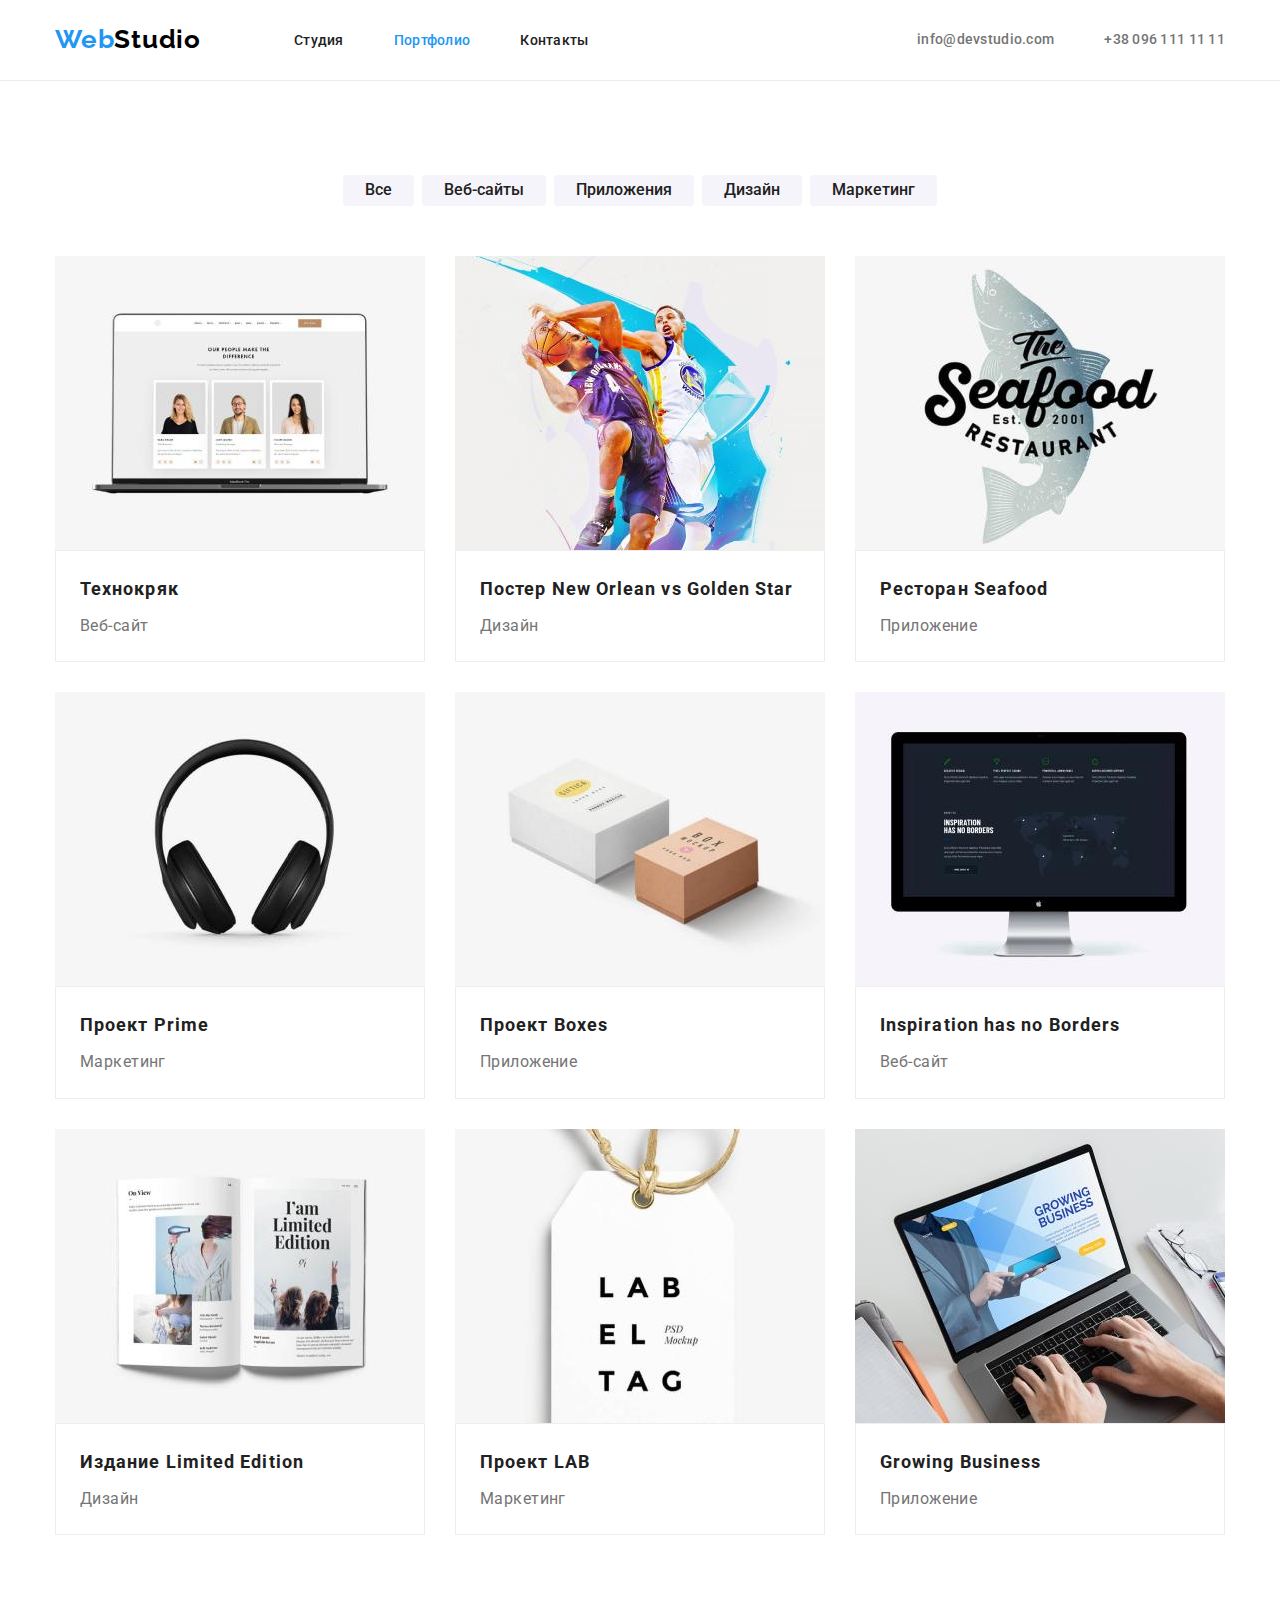
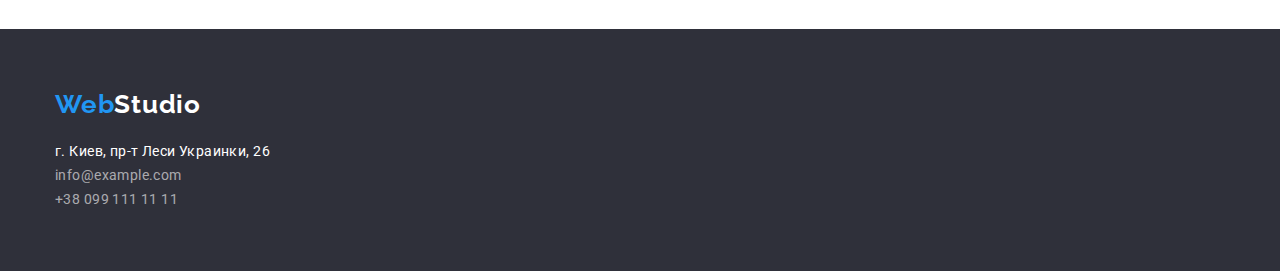
==== portfolio.html @ 03ccf1d2 "Добавляет файлы из ДЗ 3" ====
<!DOCTYPE html>
<html lang="ru">
<head>
    <meta charset="UTF-8">
    <meta http-equiv="X-UA-Compatible" content="IE=edge">
    <meta name="viewport" content="width=device-width, initial-scale=1.0">
    <title>Portfolio</title>
    <link rel="preconnect" href="https://fonts.googleapis.com">
    <link rel="preconnect" href="https://fonts.gstatic.com" crossorigin>
    <link href="https://fonts.googleapis.com/css2?family=Raleway:wght@700&family=Roboto:wght@400;500;700;900&display=swap" rel="stylesheet">
    <link rel="stylesheet" href="https://cdnjs.cloudflare.com/ajax/libs/modern-normalize/1.1.0/modern-normalize.min.css">
    <link rel="stylesheet" href="./css/styles.css">
</head>
<body>
    <!-- Шапка -->
    <header class="page-header">
        <div class="container">
            <nav class="main-nav">
                <a class="logo-header link" lang="en" href="./index.html">Web<span class="logo-dark">Studio</span></a>
                <ul class="site-nav list">
                    <li class="item"><a class="site-link link " href="./index.html">Студия</a></li>
                    <li class="item"><a class="site-link link current" href="./portfolio.html">Портфолио</a></li>
                    <li class="item"><a class="site-link link" href="">Контакты</a></li>
                </ul>
            </nav>
            <div class="auth">
                <ul class="auth-nav list">
                    <li class="item"><a class="auth-link link" lang="en" href="mailto:info@example.com">info@devstudio.com</a></li>
                    <li class="item"><a class="auth-link link" href="tel:+380961111111">+38 096 111 11 11</a></li>
                </ul>
            </div>
                
        </div>
        
    </header>
    <main>
        <!-- Примеры работ -->

        <section class="section">

            <div class="container">
                <h1 class="section-title visually-hidden">Примеры работ</h1>
                <ul class="portfolio-filter">
                    <li class="btn"><button class="portfolio-button" type="button">Все</button></li>
                    <li class="btn"><button class="portfolio-button" type="button">Веб-сайты</button></li>
                    <li class="btn"><button class="portfolio-button" type="button">Приложения</button></li>
                    <li class="btn"><button class="portfolio-button" type="button">Дизайн</button></li>
                    <li class="btn"><button class="portfolio-button" type="button">Маркетинг</button></li>
                </ul>
                <ul class="work-list">
                <li class="work-item">
                    <img class="work-img" src="./images/example-1.jpg" alt="Пример-1" width="370">
                    <div class="work-info">
                        <h2 class="work-list-title">Технокряк</h2>
                        <p class="work-list-text">Веб-сайт</p>
                    </div>
                    
                </li>
                <li class="work-item">
                    <img class="work-img" src="./images/example-2.jpg" alt="Пример-2" width="370">
                    <div class="work-info">
                        <h2 class="work-list-title">Постер <span lang="en">New Orlean vs Golden Star</span></h2>
                        <p class="work-list-text">Дизайн</p>
                    </div>
                    
                </li>
                <li class="work-item">
                    <img class="work-img" src="./images/example-3.jpg" alt="Пример-3" width="370">
                    <div class="work-info">
                        <h2 class="work-list-title">Ресторан <span lang="en">Seafood</span></h2>
                        <p class="work-list-text">Приложение</p>
                    </div>
                    
                </li>
                <li class="work-item">
                    <img class="work-img" src="./images/example-4.jpg" alt="Пример-4" width="370">
                    <div class="work-info">
                        <h2 class="work-list-title">Проект <span lang="en">Prime</span></h2>
                        <p class="work-list-text">Маркетинг</p>
                    </div>
                    
                </li>
                <li class="work-item">
                    <img class="work-img" src="./images/example-5.jpg" alt="Пример-5" width="370">
                    <div class="work-info">
                        <h2 class="work-list-title">Проект <span lang="en">Boxes</span></h2>
                        <p class="work-list-text">Приложение</p>
                    </div>
                    
                </li>
                <li class="work-item">
                    <img class="work-img" src="./images/example-6.jpg" alt="Пример-6" width="370">
                    <div class="work-info">
                        <h2 class="work-list-title" lang="en">Inspiration has no Borders</h2>
                        <p class="work-list-text">Веб-сайт</p>
                    </div>
                    
                </li>
                <li class="work-item">
                    <img class="work-img" src="./images/example-7.jpg" alt="Пример-7" width="370">
                    <div class="work-info">
                        <h2 class="work-list-title">Издание <span lang="en">Limited Edition</span></h2>
                        <p class="work-list-text">Дизайн</p>
                    </div>
                    
                </li>
                <li class="work-item">
                    <img class="work-img" src="./images/example-8.jpg" alt="Пример-8" width="370">
                    <div class="work-info">
                        <h2 class="work-list-title">Проект <span lang="en">LAB</span></h2>
                        <p class="work-list-text">Маркетинг</p>
                    </div>
                    
                </li>
                <li class="work-item">
                    <img class="work-img" src="./images/example-9.jpg" alt="Пример-9" width="370">
                    <div class="work-info">
                        <h2 class="work-list-title" lang="en">Growing Business</h2>
                        <p class="work-list-text">Приложение</p>
                    </div>
                    
                </li>
                </ul>
            </div>
            
        </section>
    </main>        
    <!--Подвал-->
    <footer class="footer">

        <div class="container">
            <a lang="en" href="./index.html" class="logo-footer link">Web<span class="logo-light">Studio</span></a>
            <address class="address">
                <ul class="footer-contacts list">
                    <li>
                        <a class="footer-adress link" href="">г. Киев, пр-т Леси Украинки, 26</a>
                    </li>
                    <li>
                        <a class="footer-mail link" lang="en" href="mailto:info@example.com">info@example.com</a>
                    </li>
                    <li>
                        <a class="footer-tel link" href="tel:+380961111111">+38 099 111 11 11</a>
                    </li>      
                </ul>
            </address>
        </div>
        
    </footer>
    
</body>
</html>
---- css/styles.css ----
:root {
    /* color */
    --primary-bg-color: #ffffff;
    --primary-text-color: #757575;
    --primary-title-color: #212121;
    --accent-color: #2196F3;
    --secondary-bg-color: #F5F4FA;
    --button-bg-color: #F5F4FA;}

body {
    background-color: var(--primary-bg-color);
    color: var(--primary-text-color);
    font-family: Roboto, sans-serif;
    letter-spacing: 0.03em;
    font-size: 14px;
    line-height: 1.7;
    }

h1,
h2,
h3,
p {
    margin: 0px;
}
ul {
    margin: 0px;
    padding: 0px;
    list-style: none;
}
button {cursor: pointer;}
img {display: block;
max-width: 100%;
height: auto;}

    /* container */
.container {
    width: 1200px;
    padding-left: 15px;
    padding-right: 15px;
    margin: 0 auto;
    }

.visually-hidden {
    position: absolute;
    width: 1px;
    height: 1px;
    margin: -1px;
    border: 0;
    padding: 0;
    
    white-space: nowrap;
    clip-path: inset(100%);
    clip: rect(0 0 0 0);
    overflow: hidden;}

/*============ Header ===========*/

    /* logo header*/

.logo-header {display: block;
    padding-top: 24px;
    padding-bottom: 25px;
    font-family: Raleway;
    font-weight: bold;
    font-size: 26px;
    line-height: 1.2;
    letter-spacing: 0.03em;
    color: #2196F3;}
.logo-dark {color: #000000;}

        /* all-nav */

    .page-header {border-bottom: 1px solid #ECECEC;}
    .page-header .container {display: flex;
    align-items: center;
    justify-content: space-between
    }
    .main-nav {display: flex;}
        
        /* site nav */

    .site-nav {display: flex;
        margin-left: 93px;}
    .site-nav .item + .item {margin-left: 50px;}
        
    .site-link {display: block;
        padding-top: 32px;
        padding-bottom: 32px;

        color: var(--primary-title-color);
        font-weight: 500;
        line-height: 1.17;
        letter-spacing: 0.02em;}
        
    .site-link:hover,
    .site-link:focus {color: var(--accent-color);}
    .site-link.current {color: var(--accent-color);}

        /* auth nav */

    .auth-nav {display: flex;
    }
    .auth-nav .item + .item {margin-left: 50px;}
    .auth-link {display: block;
        padding-top: 32px;
        padding-bottom: 32px;
        color: var(--primary-text-color);
        font-weight: 500;
        line-height: 1.14;
        letter-spacing: 0.02em;}
    .auth-link:hover,
    .auth-link:focus {color: var(--accent-color);}
    
    .link {text-decoration: none;}

    /*========== Hero========== */
    .hero {padding: 200px 0;
        background-color: #2F303A;
        text-align: center;
    }

    .hero-title {color: var(--primary-bg-color);
        margin: 0 auto;
        margin-bottom: 30px;
        width: 696px;
        font-weight: 900;
        font-size: 44px;
        line-height: 1.36;
        letter-spacing: 0.06em;
        text-transform: uppercase;
        }
        
    .primery-button {
        padding: 10px 32px;
        font-weight: 700;
        font-size: 16px;
        line-height: 1.87;
        letter-spacing: 0.06em;
        box-shadow: 0px 4px 4px rgba(0, 0, 0, 0.15);
        border-radius: 4px;
        border: none;

        background-color: var(--accent-color);
        color: #ffffff;
        }

    .primery-button:hover,
    .primery-button:focus {background-color: #118CE8;
        color: #ffffff;
        }

    /*========= Main ==========*/

        /* section */

    .section {padding-top: 94px;
        padding-bottom: 94px;}

    .section.other-padding {padding-top: 0px;
        }

        /* title */

    .section-title {color: var(--primary-title-color);
        font-weight: 700;
        font-size: 36px;
        line-height: 1.17;
        text-align: center;
        margin-bottom: 50px;}

    .feature-list-title {color: var(--primary-title-color);
        font-weight: 700;
        line-height: 1.1;
        margin-bottom: 10px;
        text-transform: uppercase;}
    
    .team-list-title {color: var(--primary-title-color);
        font-weight: 500;
        font-size: 16px;
        line-height: 1.2;
        text-align: center;
        margin-bottom: 10px;}

        /* feature */ 
    .feature-list {display: flex;
        justify-content: space-between}

    .feature-list .item {width: 270px;
        height: 101px;}
    
        /* business-list */
    .business-list {display: flex;
        justify-content: space-between;}

        /* Team  */
    .team-list {display: flex;
        justify-content: space-between}

    .team-list .item {background-color: var(--primary-bg-color);
        box-shadow: 0px 1px 3px rgba(0, 0, 0, 0.12), 0px 1px 1px rgba(0, 0, 0, 0.14), 0px 2px}

    .team {background-color: var(--secondary-bg-color);}

    .team-info {padding-top: 30px;
        padding-bottom: 30px;}

    .team-list-text {font-weight: 400;
        font-size: 16px;
        line-height: 1.2;
        text-align: center;}

    /*============ Footer============ */
    .footer {padding-top: 60px;
        padding-bottom: 60px;
        background-color: #2F303A;
    }

        /* logo footer */
    .logo-footer {display: block;
        margin-bottom: 20px;
        font-family: Raleway;
        font-weight: 700;
        font-size: 26px;
        line-height: 31px;
        letter-spacing: 0.03em;
        color: #2196F3;
        }
    .logo-light {color: #ffffff;}

    .footer-adress {color: #ffffff;}
    .footer-mail,
    .footer-tel {color: rgba(255, 255, 255, 0.6);}
    .footer-mail:hover, .footer-mail:focus {color: #ffffff;}
    .footer-tel:hover, .footer-tel:focus {color: #ffffff;}

    .address {font-style: normal;}
    .contacts-item:not(:last-child) {margin-bottom: 9px;}



    /* =========Portfolio=========== */

        /* filter */
    .portfolio-filter {display: flex;
        justify-content: center;
        margin-bottom: 50px;}
    .portfolio-filter .btn + .btn {margin-left: 8px;}
    .portfolio-button {
        font-weight: 500;
        font-size: 16px;
        padding: 6px 22px;
        min-width:auto;
        line-height: 1,6;
        text-align: center;
        background-color: var(--button-bg-color);
        color: var(--primary-title-color);
        border-radius: 4px;
        border: none;}

    .portfolio-button:hover,
    .portfolio-button:focus {color: var(--primary-bg-color);
        background-color: var(--accent-color);}

        /* Work */
    .work-list {display: flex;
        flex-wrap: wrap;
        }

    .work-item {width: 370px;
        margin-right: 30px;
        margin-bottom: 30px;}
    .work-item:nth-child(3n) {margin-right: 0px;}
    .work-item:nth-last-child(-n + 3) {margin-bottom: 0px;}

    .work-info {padding: 20px 24px; border: 1px solid #EEEEEE}
    
    .work-list-title {color: var(--primary-title-color);
        font-weight: 700;
        font-size: 18px;
        line-height: 2;
        letter-spacing: 0.06em;
        margin-bottom: 4px;}

    .work-list-text {font-size: 16px;
        line-height: 1.9;}
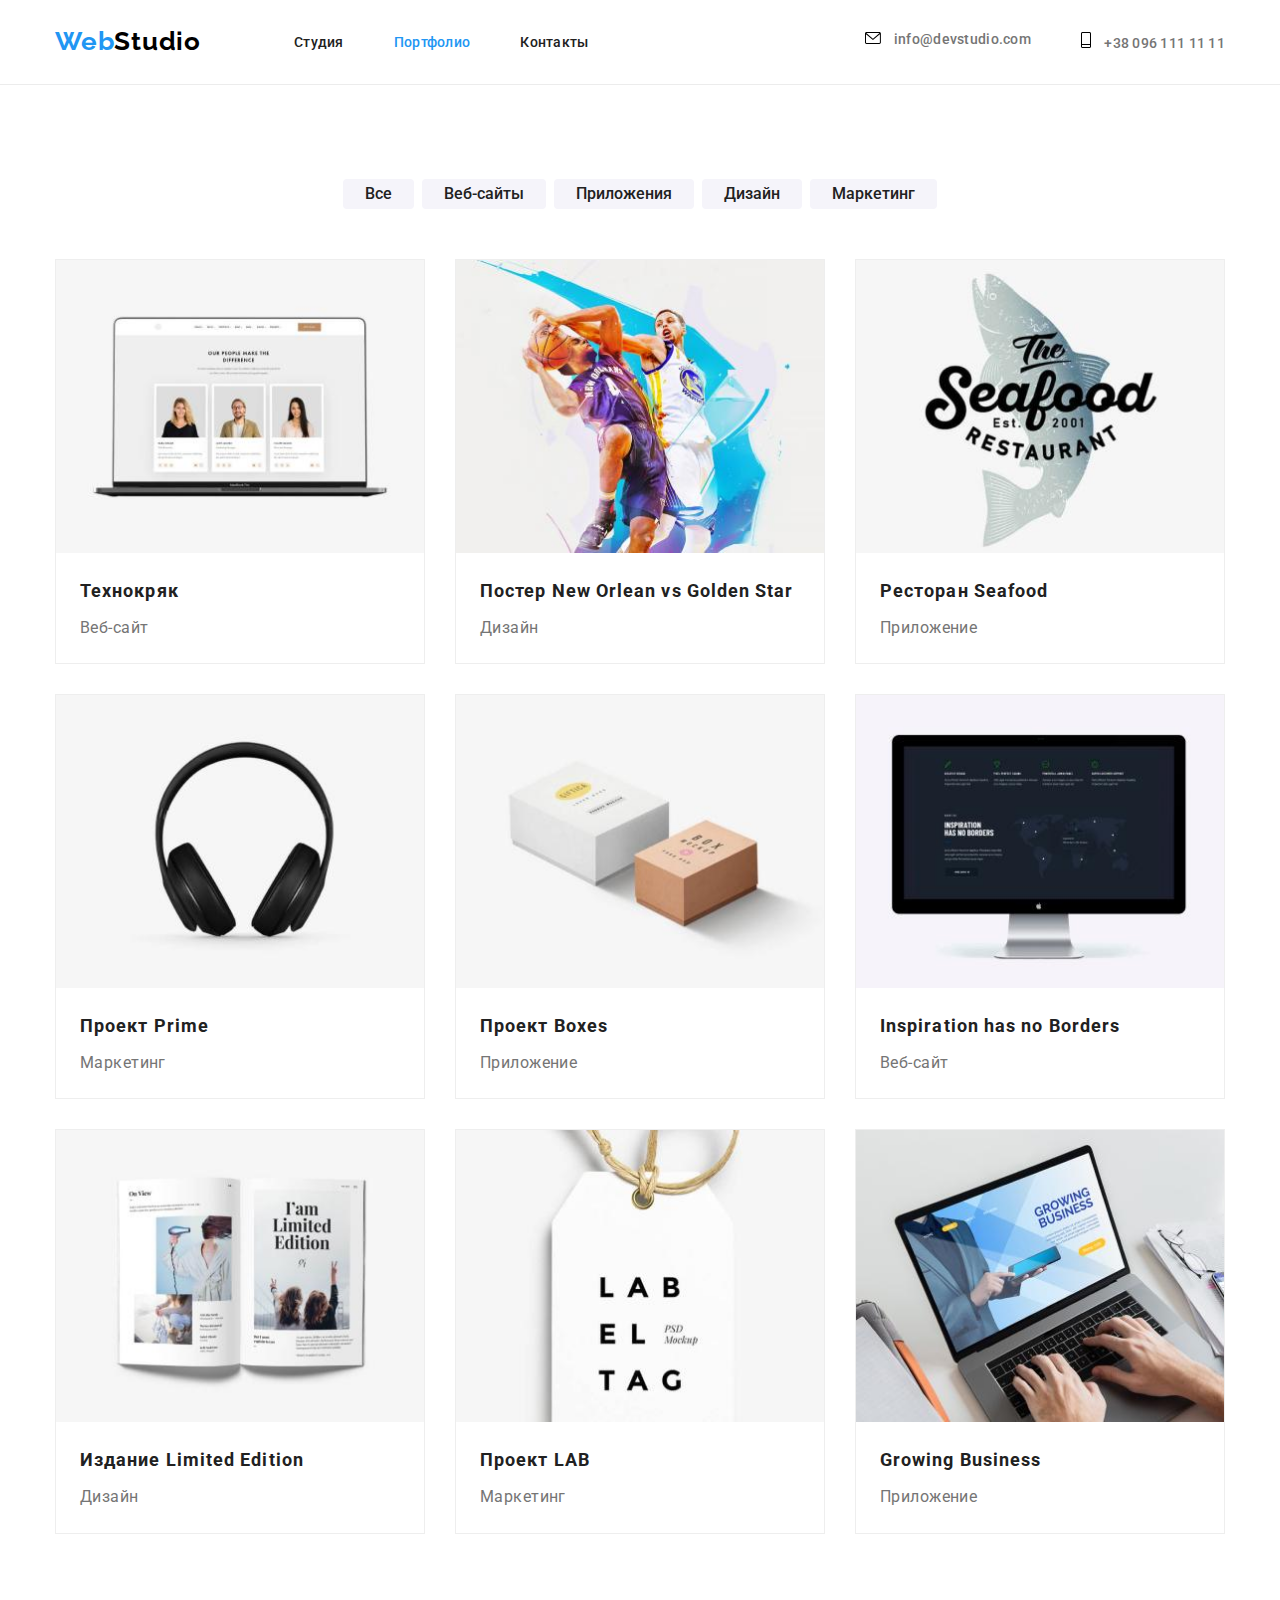
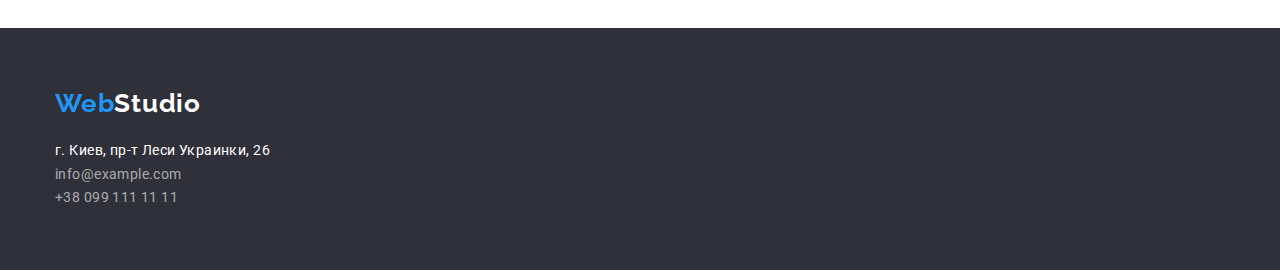
==== commit 68e758e4: "добавляет цвет auth иконкам" ====
--- a/portfolio.html
+++ b/portfolio.html
@@ -16,17 +16,29 @@
     <header class="page-header">
         <div class="container">
             <nav class="main-nav">
-                <a class="logo-header link" lang="en" href="./index.html">Web<span class="logo-dark">Studio</span></a>
-                <ul class="site-nav list">
-                    <li class="item"><a class="site-link link " href="./index.html">Студия</a></li>
-                    <li class="item"><a class="site-link link current" href="./portfolio.html">Портфолио</a></li>
-                    <li class="item"><a class="site-link link" href="">Контакты</a></li>
+                <a class="logo-header" lang="en" href="./index.html">Web<span class="logo-dark">Studio</span></a>
+                <ul class="site-nav">
+                    <li class="item"><a class="site-link" href="./index.html">Студия</a></li>
+                    <li class="item"><a class="site-link current" href="./portfolio.html">Портфолио</a></li>
+                    <li class="item"><a class="site-link" href="">Контакты</a></li>
                 </ul>
             </nav>
             <div class="auth">
-                <ul class="auth-nav list">
-                    <li class="item"><a class="auth-link link" lang="en" href="mailto:info@example.com">info@devstudio.com</a></li>
-                    <li class="item"><a class="auth-link link" href="tel:+380961111111">+38 096 111 11 11</a></li>
+                <ul class="auth-nav">
+                    <li class="item">
+                        <a class="auth-link" lang="en" href="mailto:info@example.com">
+                            <svg class="icon-mail">
+                                <use href="./images/icons.svg#icon-envelope"></use>
+                            </svg>
+                            info@devstudio.com</a>
+                    </li>
+                    <li class="item">
+                        <a class="auth-link" href="tel:+380961111111">
+                            <svg class="icon-tel">
+                                <use href="./images/icons.svg#icon-coll"></use>
+                            </svg>
+                            +38 096 111 11 11</a>
+                    </li>
                 </ul>
             </div>
                 
@@ -129,17 +141,17 @@
     <footer class="footer">
 
         <div class="container">
-            <a lang="en" href="./index.html" class="logo-footer link">Web<span class="logo-light">Studio</span></a>
+            <a lang="en" href="./index.html" class="logo-footer">Web<span class="logo-light">Studio</span></a>
             <address class="address">
-                <ul class="footer-contacts list">
+                <ul class="footer-contacts">
                     <li>
-                        <a class="footer-adress link" href="">г. Киев, пр-т Леси Украинки, 26</a>
+                        <a class="footer-adress" href="">г. Киев, пр-т Леси Украинки, 26</a>
                     </li>
                     <li>
-                        <a class="footer-mail link" lang="en" href="mailto:info@example.com">info@example.com</a>
+                        <a class="footer-mail" lang="en" href="mailto:info@example.com">info@example.com</a>
                     </li>
                     <li>
-                        <a class="footer-tel link" href="tel:+380961111111">+38 099 111 11 11</a>
+                        <a class="footer-tel" href="tel:+380961111111">+38 099 111 11 11</a>
                     </li>      
                 </ul>
             </address>
--- a/css/styles.css
+++ b/css/styles.css
@@ -31,6 +31,7 @@
 img {display: block;
 max-width: 100%;
 height: auto;}
+a {text-decoration: none;}
 
     /* container */
 .container {
@@ -99,8 +100,9 @@
         /* auth nav */
 
     .auth-nav {display: flex;
-    }
+        }
     .auth-nav .item + .item {margin-left: 50px;}
+
     .auth-link {display: block;
         padding-top: 32px;
         padding-bottom: 32px;
@@ -109,15 +111,35 @@
         line-height: 1.14;
         letter-spacing: 0.02em;}
     .auth-link:hover,
-    .auth-link:focus {color: var(--accent-color);}
-    
-    .link {text-decoration: none;}
+    .auth-link:focus {color: var(--accent-color);
+        fill: var(--accent-color);}
+    
+    .icon-mail {width: 16px;
+        height: 12px;
+        margin-right: 10px;
+        color: currentColor;}
+        
+    .icon-tel {width: 10px;
+        height: 16px;
+        margin-right: 10px;
+        color: currentColor;
+        }
+    
 
     /*========== Hero========== */
-    .hero {padding: 200px 0;
-        background-color: #2F303A;
+    .hero {max-width: 1615px;
+        height: 605px;
+        padding: 200px 0;
+        background-color: #C4C4C4;
         text-align: center;
-    }
+        background-image: linear-gradient(
+        rgba(47, 48, 58, 0.4),
+        rgba(47, 48, 58, 0.4)),
+        url("../images/header-img.jpg");
+        background-repeat: no-repeat;
+        background-position: center;
+        background-size: cover;
+        }
 
     .hero-title {color: var(--primary-bg-color);
         margin: 0 auto;
@@ -185,10 +207,23 @@
     .feature-list {display: flex;
         justify-content: space-between}
 
-    .feature-list .item {width: 270px;
-        height: 101px;}
-    
+    .feature-list .feature-item {width: 270px;}
+
+    .feature-icon {display: flex;
+        align-items: center;
+        justify-content: center;
+        height: 120px;
+        margin-bottom: 30px;
+        padding: 25px 100px;
+        border-radius: 4px;
+        background-color: var(--button-bg-color)
+        }
+    .icon {width: 70px;
+        height: 70px;
+        }
+
         /* business-list */
+
     .business-list {display: flex;
         justify-content: space-between;}
 
@@ -202,13 +237,57 @@
     .team {background-color: var(--secondary-bg-color);}
 
     .team-info {padding-top: 30px;
-        padding-bottom: 30px;}
+        margin-bottom: 16px;}
 
     .team-list-text {font-weight: 400;
         font-size: 16px;
         line-height: 1.2;
         text-align: center;}
 
+    .item-network {display: flex;
+    justify-content: center;
+    width: 206px;
+    margin: 0px 32px 30px;}
+
+    .link-network {display: block;
+        width: 44px;
+        height: 44px;
+        padding: 12px;
+        color: #AFB1B8;}
+
+    .icon-network {
+        width: 20px;
+        height: 20px;
+        fill: currentColor;
+        }
+    .link-network:hover,
+    .link-network:focus {background-color: var(--accent-color);
+        color: var(--primary-bg-color);
+        border-radius: 50%;}
+
+    /* Постоянные клиенты */
+
+    .clients-list {display: flex;
+        justify-content: center;}
+
+    .clients-list .clients-item + .clients-item {margin-left: 30px;}
+
+    .clients-link {display: block;
+        width: 170px;
+        height: 92px;
+        padding: 16px 32px;
+        border: 1px solid #AFB1B8;
+        border-radius: 4px;
+        color: #AFB1B8;}
+    .clients-link:hover,
+    .clients-link:focus {color: var(--accent-color);
+        border: 1px solid var(--accent-color);}
+    
+    .clients-icon {
+        width: 106px;
+        height: 60px;
+        fill: currentColor;}
+        
     /*============ Footer============ */
     .footer {padding-top: 60px;
         padding-bottom: 60px;
@@ -259,7 +338,9 @@
 
     .portfolio-button:hover,
     .portfolio-button:focus {color: var(--primary-bg-color);
-        background-color: var(--accent-color);}
+        background-color: var(--accent-color);
+        
+        box-shadow: 0px 3px 1px rgba(0, 0, 0, 0.1), 0px 1px 2px rgba(0, 0, 0, 0.08), 0px 2px 2px rgba(0, 0, 0, 0.12);}
 
         /* Work */
     .work-list {display: flex;
@@ -268,11 +349,13 @@
 
     .work-item {width: 370px;
         margin-right: 30px;
-        margin-bottom: 30px;}
+        margin-bottom: 30px;
+        border: 1px solid #EEEEEE}
+    .work-item:hover {box-shadow: 0px 1px 1px rgba(0, 0, 0, 0.12), 0px 4px 4px rgba(0, 0, 0, 0.06), 1px 4px 6px rgba(0, 0, 0, 0.16);}
     .work-item:nth-child(3n) {margin-right: 0px;}
     .work-item:nth-last-child(-n + 3) {margin-bottom: 0px;}
 
-    .work-info {padding: 20px 24px; border: 1px solid #EEEEEE}
+    .work-info {padding: 20px 24px; }
     
     .work-list-title {color: var(--primary-title-color);
         font-weight: 700;
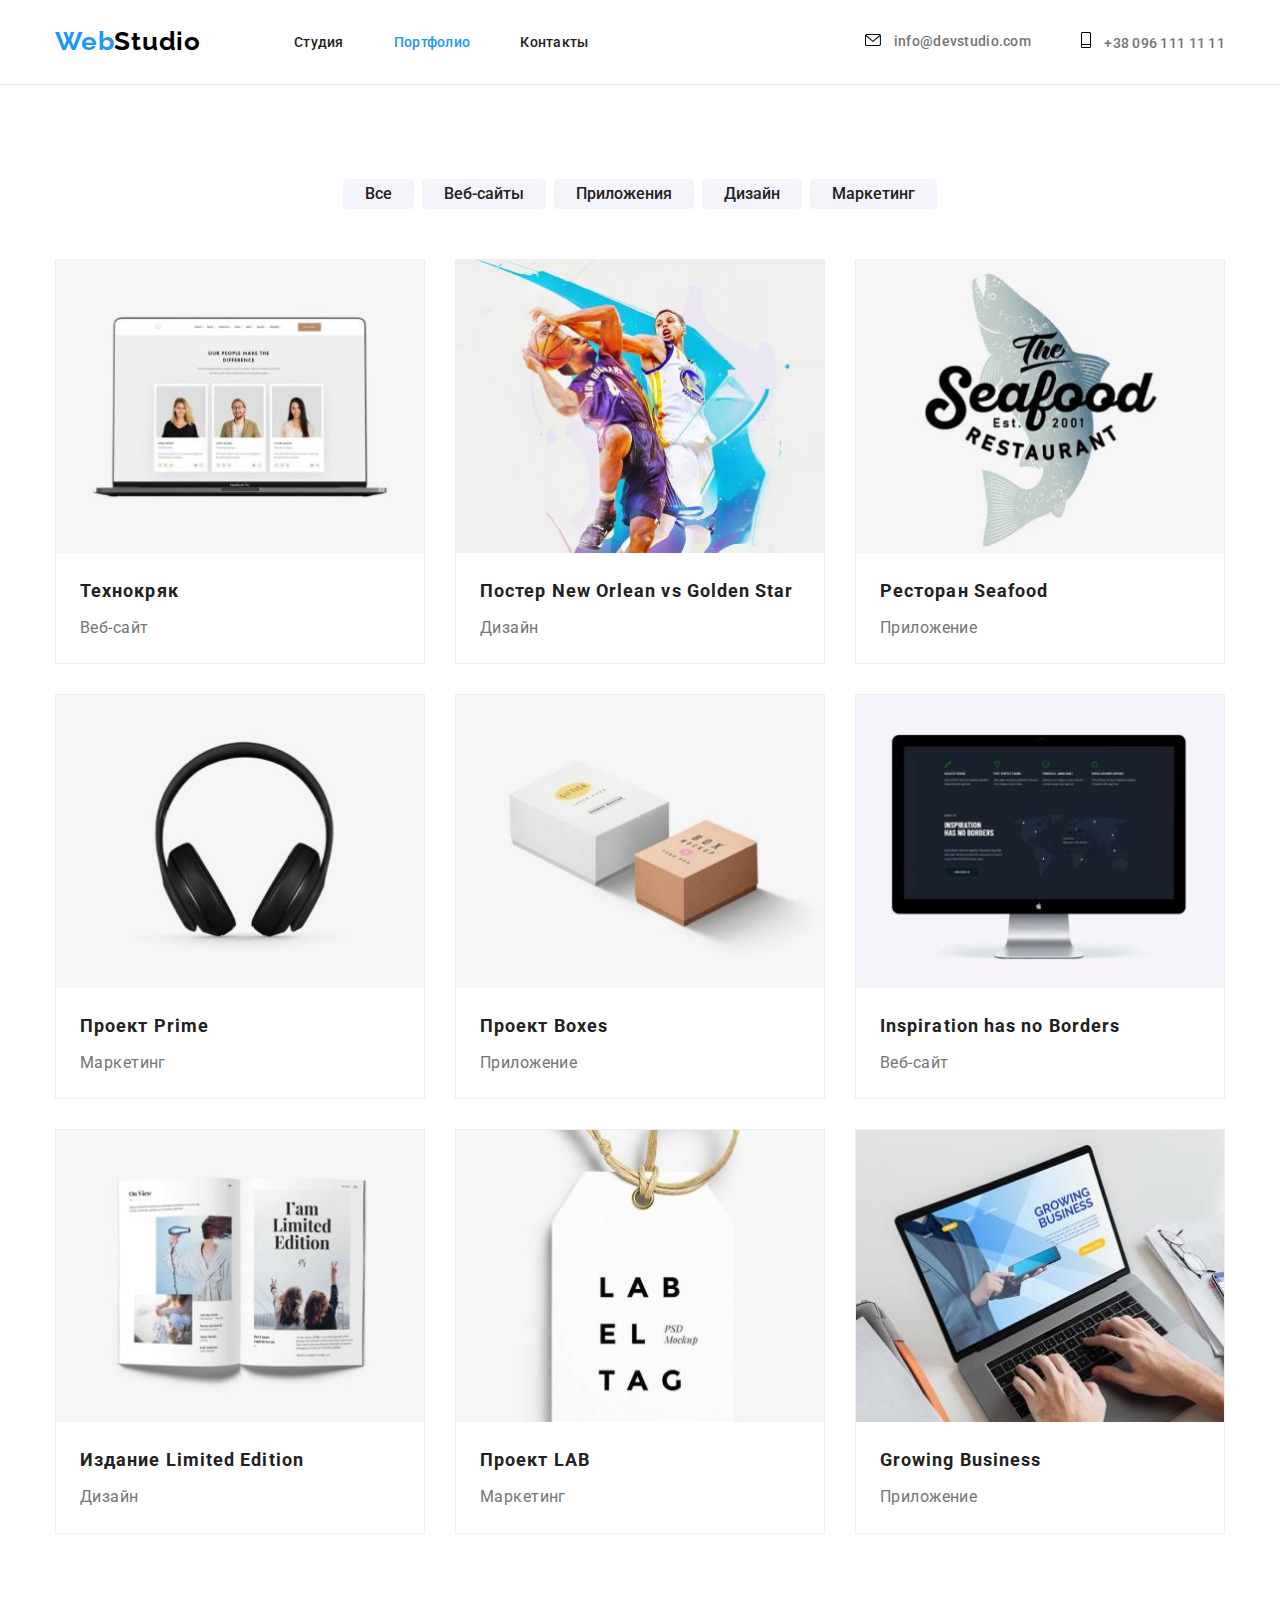
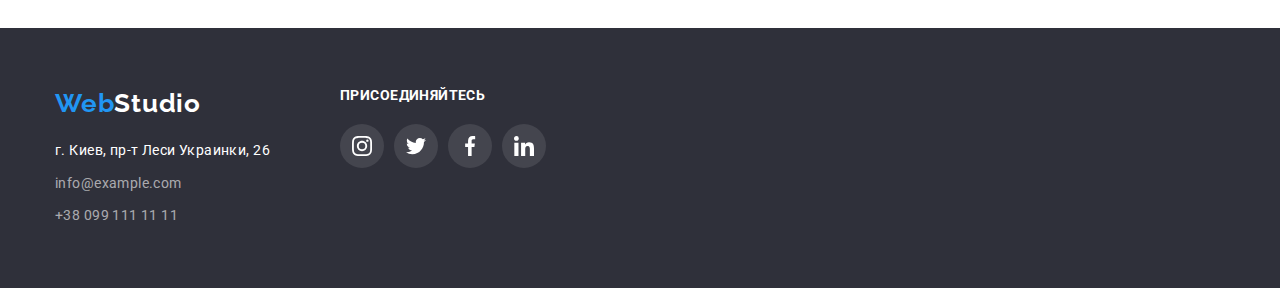
==== commit 5f3f5406: "добавляет иконки в футер" ====
--- a/portfolio.html
+++ b/portfolio.html
@@ -139,24 +139,59 @@
     </main>        
     <!--Подвал-->
     <footer class="footer">
-
-        <div class="container">
-            <a lang="en" href="./index.html" class="logo-footer">Web<span class="logo-light">Studio</span></a>
-            <address class="address">
-                <ul class="footer-contacts">
-                    <li>
-                        <a class="footer-adress" href="">г. Киев, пр-т Леси Украинки, 26</a>
+        <div class="container footer-container">
+            <div class="footer-left">
+                <a class="logo-footer" lang="en" href="./index.html">Web<span class="logo-light">Studio</span></a>
+                <address class="address">
+                    <ul class="footer-contacts">
+                        <li class="contacts-item">
+                            <a class="footer-adress" href="">г. Киев, пр-т Леси Украинки, 26</a>
+                        </li>
+                        <li class="contacts-item">
+                            <a class="footer-mail" lang="en" href="mailto:info@example.com">info@example.com</a>
+                        </li>
+                        <li class="contacts-item">
+                            <a class="footer-tel" href="tel:+380961111111">+38 099 111 11 11</a>
+                        </li>      
+                    </ul>
+                </address>
+            </div>
+            <div class="footer-right">
+                <h3 class="join-title">присоединяйтесь</h3>
+                <ul class="join-list">
+                    <li class="item-footer-network">
+                        <a class="link-footer-network" href="">
+                            <svg class="icon-footer-network">
+                                <use href="./images/icons.svg#icon-instagram"></use>
+                            </svg>
+                        </a>
                     </li>
-                    <li>
-                        <a class="footer-mail" lang="en" href="mailto:info@example.com">info@example.com</a>
+                    <li class="item-footer-network">
+                        <a class="link-footer-network" href="">
+                            <svg class="icon-footer-network">
+                                <use href="./images/icons.svg#icon-twitter"></use>
+                            </svg>
+                        </a>
                     </li>
-                    <li>
-                        <a class="footer-tel" href="tel:+380961111111">+38 099 111 11 11</a>
-                    </li>      
+                    <li class="item-footer-network">
+                        <a class="link-footer-network" href="">
+                            <svg class="icon-footer-network">
+                                <use href="./images/icons.svg#icon-facebook"></use>
+                            </svg>
+                        </a>
+                    </li>
+                    <li class="item-footer-network">
+                        <a class="link-footer-network" href="">
+                            <svg class="icon-footer-network">
+                                <use href="./images/icons.svg#icon-linkedin"></use>
+                            </svg>
+                        </a>
+                    </li>
                 </ul>
-            </address>
+                
+            </div>
+            
         </div>
-        
     </footer>
     
 </body>
--- a/css/styles.css
+++ b/css/styles.css
@@ -52,13 +52,15 @@
     white-space: nowrap;
     clip-path: inset(100%);
     clip: rect(0 0 0 0);
-    overflow: hidden;}
+    overflow: hidden;
+}
 
 /*============ Header ===========*/
 
     /* logo header*/
 
-.logo-header {display: block;
+.logo-header {
+    display: block;
     padding-top: 24px;
     padding-bottom: 25px;
     font-family: Raleway;
@@ -66,32 +68,41 @@
     font-size: 26px;
     line-height: 1.2;
     letter-spacing: 0.03em;
-    color: #2196F3;}
+    color: #2196F3;
+}
+
 .logo-dark {color: #000000;}
 
         /* all-nav */
 
-    .page-header {border-bottom: 1px solid #ECECEC;}
-    .page-header .container {display: flex;
-    align-items: center;
-    justify-content: space-between
+    .page-header {
+        border-bottom: 1px solid #ECECEC;}
+    .page-header .container {
+        display: flex;
+        align-items: center;
+        justify-content: space-between
     }
     .main-nav {display: flex;}
         
         /* site nav */
 
-    .site-nav {display: flex;
-        margin-left: 93px;}
+    .site-nav {
+        display: flex;
+        margin-left: 93px;
+    }
+
     .site-nav .item + .item {margin-left: 50px;}
         
-    .site-link {display: block;
+    .site-link {
+        display: block;
         padding-top: 32px;
         padding-bottom: 32px;
 
         color: var(--primary-title-color);
         font-weight: 500;
         line-height: 1.17;
-        letter-spacing: 0.02em;}
+        letter-spacing: 0.02em;
+    }
         
     .site-link:hover,
     .site-link:focus {color: var(--accent-color);}
@@ -99,27 +110,37 @@
 
         /* auth nav */
 
-    .auth-nav {display: flex;
+    .auth-nav {
+        display: flex;
+        justify-content: center;
+        align-items: center;
         }
     .auth-nav .item + .item {margin-left: 50px;}
 
-    .auth-link {display: block;
-        padding-top: 32px;
-        padding-bottom: 32px;
+    .auth-link {
+        display: block;
         color: var(--primary-text-color);
         font-weight: 500;
         line-height: 1.14;
-        letter-spacing: 0.02em;}
+        letter-spacing: 0.02em;
+        padding-top: 32px;
+        padding-bottom: 32px;
+    }
     .auth-link:hover,
-    .auth-link:focus {color: var(--accent-color);
-        fill: var(--accent-color);}
-    
-    .icon-mail {width: 16px;
+    .auth-link:focus {
+        color: var(--accent-color);
+        fill: var(--accent-color);
+    }
+    
+    .icon-mail {
+        width: 16px;
         height: 12px;
         margin-right: 10px;
-        color: currentColor;}
-        
-    .icon-tel {width: 10px;
+        color: currentColor;
+    }
+        
+    .icon-tel {
+        width: 10px;
         height: 16px;
         margin-right: 10px;
         color: currentColor;
@@ -127,7 +148,7 @@
     
 
     /*========== Hero========== */
-    .hero {max-width: 1615px;
+    .hero {
         height: 605px;
         padding: 200px 0;
         background-color: #C4C4C4;
@@ -141,7 +162,8 @@
         background-size: cover;
         }
 
-    .hero-title {color: var(--primary-bg-color);
+    .hero-title {
+        color: var(--primary-bg-color);
         margin: 0 auto;
         margin-bottom: 30px;
         width: 696px;
@@ -167,7 +189,8 @@
         }
 
     .primery-button:hover,
-    .primery-button:focus {background-color: #118CE8;
+    .primery-button:focus {
+        background-color: #118CE8;
         color: #ffffff;
         }
 
@@ -178,38 +201,48 @@
     .section {padding-top: 94px;
         padding-bottom: 94px;}
 
-    .section.other-padding {padding-top: 0px;
+    .section.other-padding {
+        padding-top: 0px;
         }
 
         /* title */
 
-    .section-title {color: var(--primary-title-color);
+    .section-title {
+        color: var(--primary-title-color);
         font-weight: 700;
         font-size: 36px;
         line-height: 1.17;
         text-align: center;
-        margin-bottom: 50px;}
-
-    .feature-list-title {color: var(--primary-title-color);
+        margin-bottom: 50px;
+    }
+
+    .feature-list-title {
+        color: var(--primary-title-color);
         font-weight: 700;
         line-height: 1.1;
         margin-bottom: 10px;
-        text-transform: uppercase;}
-    
-    .team-list-title {color: var(--primary-title-color);
+        text-transform: uppercase;
+    }
+    
+    .team-list-title {
+        color: var(--primary-title-color);
         font-weight: 500;
         font-size: 16px;
         line-height: 1.2;
         text-align: center;
-        margin-bottom: 10px;}
+        margin-bottom: 10px;
+    }
 
         /* feature */ 
-    .feature-list {display: flex;
-        justify-content: space-between}
+    .feature-list {
+        display: flex;
+        justify-content: space-between
+    }
 
     .feature-list .feature-item {width: 270px;}
 
-    .feature-icon {display: flex;
+    .feature-icon {
+        display: flex;
         align-items: center;
         justify-content: center;
         height: 120px;
@@ -218,84 +251,118 @@
         border-radius: 4px;
         background-color: var(--button-bg-color)
         }
-    .icon {width: 70px;
+    .icon {
+        width: 70px;
         height: 70px;
         }
 
         /* business-list */
 
-    .business-list {display: flex;
-        justify-content: space-between;}
+    .business-list {
+        display: flex;
+        justify-content: space-between;
+    }
 
         /* Team  */
-    .team-list {display: flex;
-        justify-content: space-between}
-
-    .team-list .item {background-color: var(--primary-bg-color);
-        box-shadow: 0px 1px 3px rgba(0, 0, 0, 0.12), 0px 1px 1px rgba(0, 0, 0, 0.14), 0px 2px}
+
+    .team-list {
+        display: flex;
+        justify-content: space-between
+    }
+
+    .team-list .item {
+        background-color: var(--primary-bg-color);
+        box-shadow: 0px 1px 3px rgba(0, 0, 0, 0.12), 0px 1px 1px rgba(0, 0, 0, 0.14), 0px 2px
+    }
 
     .team {background-color: var(--secondary-bg-color);}
 
-    .team-info {padding-top: 30px;
-        margin-bottom: 16px;}
-
-    .team-list-text {font-weight: 400;
+    .team-info {
+        padding-top: 30px;
+        margin-bottom: 16px;
+    }
+
+    .team-list-text {
+        font-weight: 400;
         font-size: 16px;
         line-height: 1.2;
-        text-align: center;}
-
-    .item-network {display: flex;
-    justify-content: center;
-    width: 206px;
-    margin: 0px 32px 30px;}
-
-    .link-network {display: block;
+        text-align: center;
+    }
+
+    .team-network {
+        display: flex;
+        justify-content: center;
+        margin-bottom: 30px;
+        }
+
+    .link-network {
+        display: flex;
         width: 44px;
         height: 44px;
-        padding: 12px;
-        color: #AFB1B8;}
+        align-items: center;
+        justify-content: center;
+        color: #AFB1B8;
+        }    
+    .item-network {
+        display: flex;
+        align-items: center;
+        justify-content: center;}
 
     .icon-network {
-        width: 20px;
-        height: 20px;
-        fill: currentColor;
-        }
+            width: 20px;
+            height: 20px;
+            fill: currentColor;
+        }
+
+    .team-network .item-network + .item-network {margin-left: 10px;}
+
     .link-network:hover,
-    .link-network:focus {background-color: var(--accent-color);
+    .link-network:focus {
+        background-color: var(--accent-color);
         color: var(--primary-bg-color);
-        border-radius: 50%;}
-
-    /* Постоянные клиенты */
-
-    .clients-list {display: flex;
+        border-radius: 50%;
+    }
+
+        /* Our clients */
+
+    .clients-list {
+        display: flex;
         justify-content: center;}
 
     .clients-list .clients-item + .clients-item {margin-left: 30px;}
 
-    .clients-link {display: block;
+    .clients-link {
+        display: block;
         width: 170px;
         height: 92px;
         padding: 16px 32px;
         border: 1px solid #AFB1B8;
         border-radius: 4px;
-        color: #AFB1B8;}
+        color: #AFB1B8;
+    }
+
     .clients-link:hover,
-    .clients-link:focus {color: var(--accent-color);
-        border: 1px solid var(--accent-color);}
+    .clients-link:focus {
+        color: var(--accent-color);
+        border: 1px solid var(--accent-color);
+    }
     
     .clients-icon {
         width: 106px;
         height: 60px;
-        fill: currentColor;}
+        fill: currentColor;
+    }
         
     /*============ Footer============ */
-    .footer {padding-top: 60px;
+    .footer {
+        padding-top: 60px;
         padding-bottom: 60px;
         background-color: #2F303A;
     }
 
         /* logo footer */
-    .logo-footer {display: block;
+    .logo-footer {
+        display: block;
         margin-bottom: 20px;
         font-family: Raleway;
         font-weight: 700;
@@ -307,23 +374,80 @@
     .logo-light {color: #ffffff;}
 
     .footer-adress {color: #ffffff;}
+
     .footer-mail,
     .footer-tel {color: rgba(255, 255, 255, 0.6);}
+
     .footer-mail:hover, .footer-mail:focus {color: #ffffff;}
+
     .footer-tel:hover, .footer-tel:focus {color: #ffffff;}
 
     .address {font-style: normal;}
+
     .contacts-item:not(:last-child) {margin-bottom: 9px;}
+    
+    .footer-container {
+        display: flex;
+    }
+
+    /* footer right */
+
+    .footer-right {
+    margin-left: 70px;
+    align-items: flex-end;
+    }
+
+    .join-title {
+        font-weight: bold;
+        font-size: 14px;
+        line-height: 1.14;
+        letter-spacing: 0.03em;
+        text-transform: uppercase;
+        color: var(--primary-bg-color);
+        margin-bottom: 20px;
+    }
+    .join-list {
+        display: flex;
+        justify-content: center;
+    }
+    .link-footer-network {
+        display: flex;
+        width: 44px;
+        height: 44px;
+        align-items: center;
+        justify-content: center;
+        color: var(--primary-bg-color);
+        background-color: rgba(255, 255, 255, 0.1);
+        border-radius: 50%;
+    }
+    .icon-footer-network {
+        width: 20px;
+        height: 20px;
+        color: currentColor;
+        fill: var(--primary-bg-color);
+    }
+    .join-list .item-footer-network + .item-footer-network {margin-left: 10px;}
+    
+    .link-footer-network:hover,
+    .link-footer-network:focus {background-color: var(--accent-color);
+
+    }
+
+
 
 
 
     /* =========Portfolio=========== */
 
         /* filter */
-    .portfolio-filter {display: flex;
-        justify-content: center;
-        margin-bottom: 50px;}
+    .portfolio-filter {
+        display: flex;
+        justify-content: center;
+        margin-bottom: 50px;
+    }
+
     .portfolio-filter .btn + .btn {margin-left: 8px;}
+
     .portfolio-button {
         font-weight: 500;
         font-size: 16px;
@@ -334,36 +458,51 @@
         background-color: var(--button-bg-color);
         color: var(--primary-title-color);
         border-radius: 4px;
-        border: none;}
+        border: none;
+    }
 
     .portfolio-button:hover,
-    .portfolio-button:focus {color: var(--primary-bg-color);
+    .portfolio-button:focus {
+        color: var(--primary-bg-color);
         background-color: var(--accent-color);
         
-        box-shadow: 0px 3px 1px rgba(0, 0, 0, 0.1), 0px 1px 2px rgba(0, 0, 0, 0.08), 0px 2px 2px rgba(0, 0, 0, 0.12);}
+        box-shadow: 0px 3px 1px rgba(0, 0, 0, 0.1), 0px 1px 2px rgba(0, 0, 0, 0.08), 0px 2px 2px rgba(0, 0, 0, 0.12);
+    }
 
         /* Work */
-    .work-list {display: flex;
+    .work-list {
+        display: flex;
         flex-wrap: wrap;
         }
 
-    .work-item {width: 370px;
+    .work-item {
+        width: 370px;
         margin-right: 30px;
         margin-bottom: 30px;
-        border: 1px solid #EEEEEE}
-    .work-item:hover {box-shadow: 0px 1px 1px rgba(0, 0, 0, 0.12), 0px 4px 4px rgba(0, 0, 0, 0.06), 1px 4px 6px rgba(0, 0, 0, 0.16);}
+        border: 1px solid #EEEEEE
+    }
+
+    .work-item:hover {
+        box-shadow: 0px 1px 1px rgba(0, 0, 0, 0.12), 0px 4px 4px rgba(0, 0, 0, 0.06), 1px 4px 6px rgba(0, 0, 0, 0.16);
+    }
+
     .work-item:nth-child(3n) {margin-right: 0px;}
+
     .work-item:nth-last-child(-n + 3) {margin-bottom: 0px;}
 
     .work-info {padding: 20px 24px; }
     
-    .work-list-title {color: var(--primary-title-color);
+    .work-list-title {
+        color: var(--primary-title-color);
         font-weight: 700;
         font-size: 18px;
         line-height: 2;
         letter-spacing: 0.06em;
-        margin-bottom: 4px;}
-
-    .work-list-text {font-size: 16px;
-        line-height: 1.9;}
-    
+        margin-bottom: 4px;
+    }
+
+    .work-list-text {
+        font-size: 16px;
+        line-height: 1.9;
+    }
+    
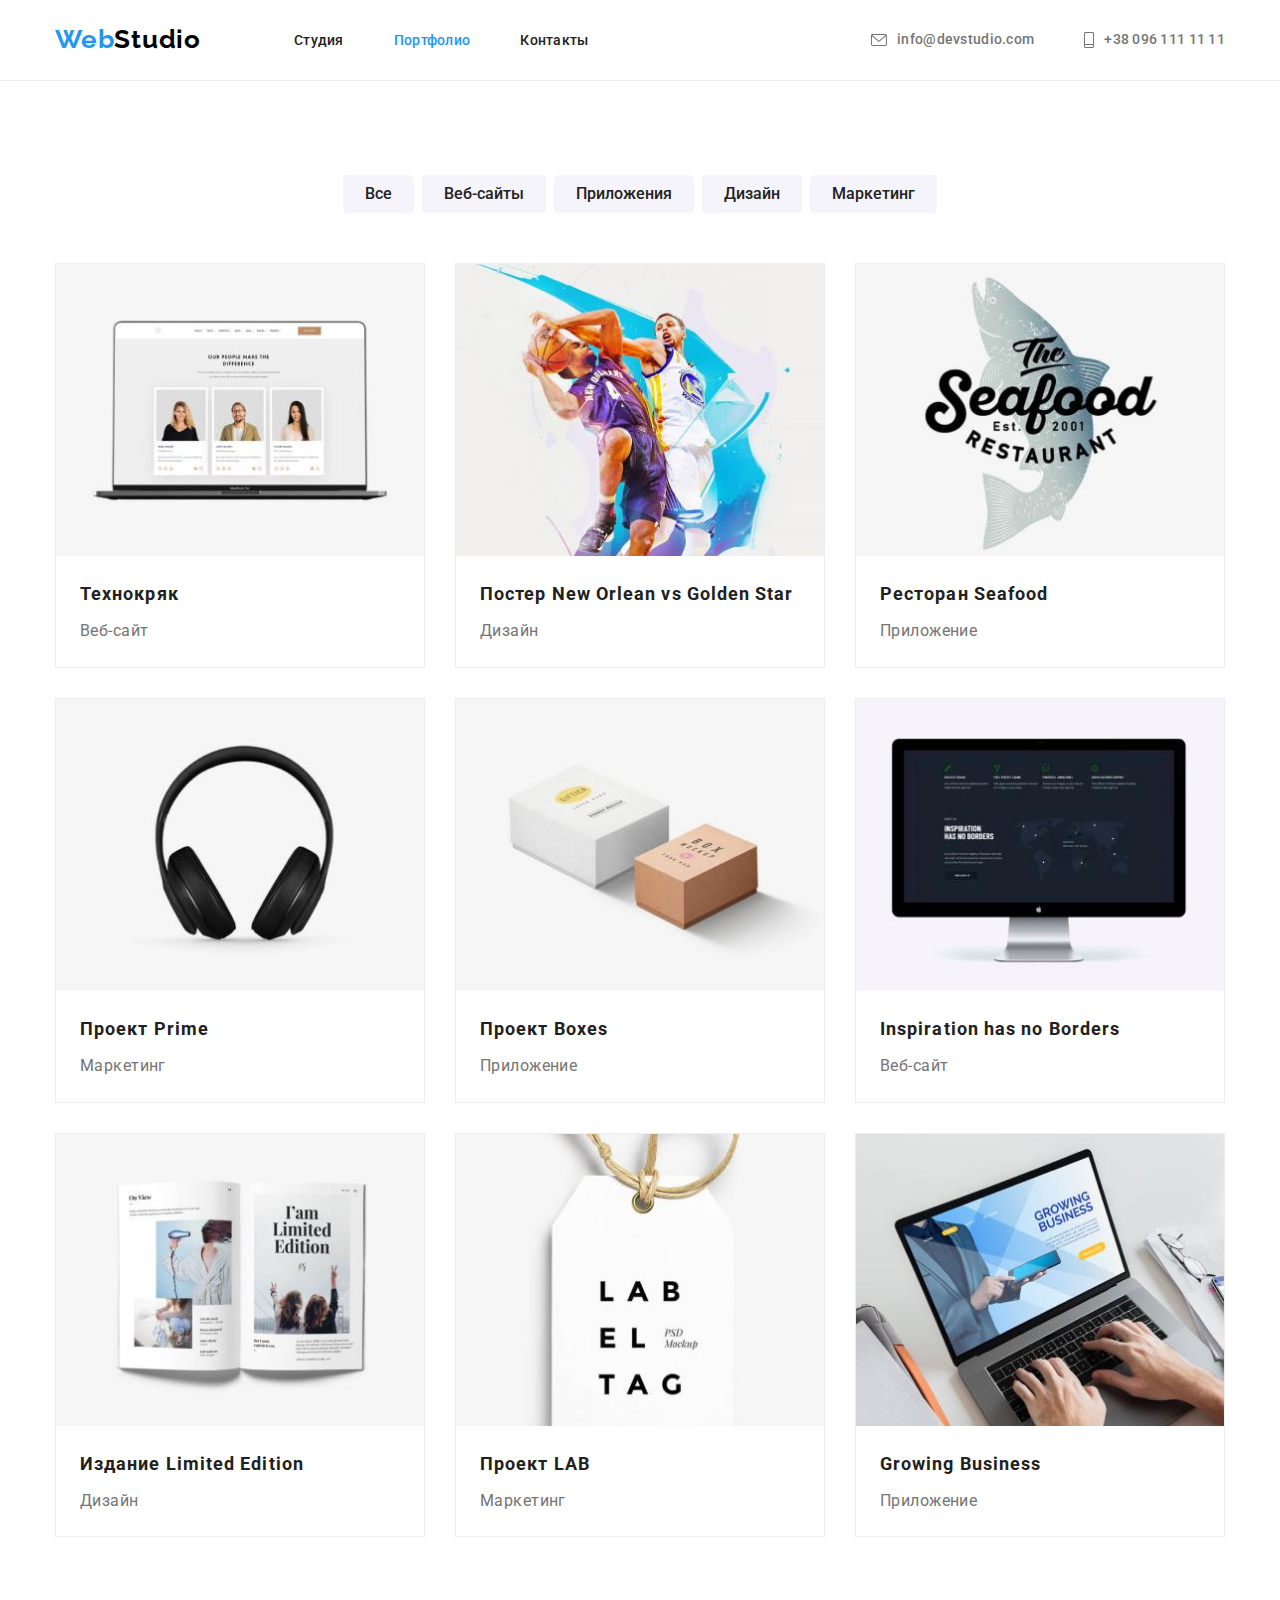
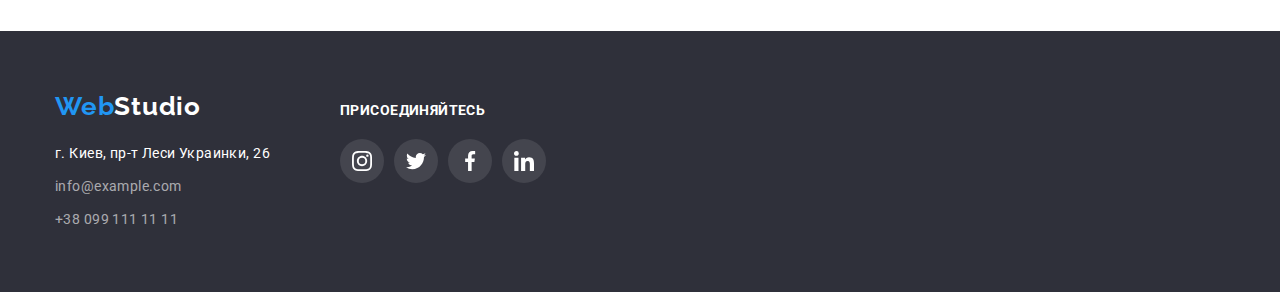
==== commit 7a327bb6: "добавляет правки ментора" ====
--- a/portfolio.html
+++ b/portfolio.html
@@ -61,75 +61,86 @@
                 </ul>
                 <ul class="work-list">
                 <li class="work-item">
-                    <img class="work-img" src="./images/example-1.jpg" alt="Пример-1" width="370">
-                    <div class="work-info">
-                        <h2 class="work-list-title">Технокряк</h2>
-                        <p class="work-list-text">Веб-сайт</p>
-                    </div>
+                    <a class="work-link" href="">
+                        <img class="work-img" src="./images/example-1.jpg" alt="Пример-1" width="370">
+                        <div class="work-info">
+                            <h2 class="work-list-title">Технокряк</h2>
+                            <p class="work-list-text">Веб-сайт</p>
+                        </div>
+                    </a>
+                </li>
+                <li class="work-item">
+                    <a class="work-link" href="">
+                        <img class="work-img" src="./images/example-2.jpg" alt="Пример-2" width="370">
+                        <div class="work-info">
+                            <h2 class="work-list-title">Постер <span lang="en">New Orlean vs Golden Star</span></h2>
+                            <p class="work-list-text">Дизайн</p>
+                        </div>
+                    </a>
+                </li>
+                <li class="work-item">
+                    <a class="work-link" href="">
+                        <img class="work-img" src="./images/example-3.jpg" alt="Пример-3" width="370">
+                        <div class="work-info">
+                            <h2 class="work-list-title">Ресторан <span lang="en">Seafood</span></h2>
+                            <p class="work-list-text">Приложение</p>
+                        </div>
+                    </a>
+                </li>
+                <li class="work-item">
+                    <a class="work-link" href="">
+                        <img class="work-img" src="./images/example-4.jpg" alt="Пример-4" width="370">
+                        <div class="work-info">
+                            <h2 class="work-list-title">Проект <span lang="en">Prime</span></h2>
+                            <p class="work-list-text">Маркетинг</p>
+                        </div>
+                    </a>
+                </li>
+                <li class="work-item">
+                    <a class="work-link" href="">
+                        <img class="work-img" src="./images/example-5.jpg" alt="Пример-5" width="370">
+                        <div class="work-info">
+                            <h2 class="work-list-title">Проект <span lang="en">Boxes</span></h2>
+                            <p class="work-list-text">Приложение</p>
+                        </div>
+                    </a>
+                </li>
+                <li class="work-item">
+                    <a class="work-link" href="">
+                        <img class="work-img" src="./images/example-6.jpg" alt="Пример-6" width="370">
+                        <div class="work-info">
+                            <h2 class="work-list-title" lang="en">Inspiration has no Borders</h2>
+                            <p class="work-list-text">Веб-сайт</p>
+                        </div>
+                    </a>
+                </li>
+                <li class="work-item">
+                    <a class="work-link" href="">
+                        <img class="work-img" src="./images/example-7.jpg" alt="Пример-7" width="370">
+                        <div class="work-info">
+                            <h2 class="work-list-title">Издание <span lang="en">Limited Edition</span></h2>
+                            <p class="work-list-text">Дизайн</p>
+                        </div>
+                    </a>
+                </li>
+                <li class="work-item">
+                    <a class="work-link" href="">
+                        <img class="work-img" src="./images/example-8.jpg" alt="Пример-8" width="370">
+                        <div class="work-info">
+                            <h2 class="work-list-title">Проект <span lang="en">LAB</span></h2>
+                            <p class="work-list-text">Маркетинг</p>
+                        </div>
+                    </a>
+                </li>
+                <li class="work-item">
+                    <a class="work-link" href="">
+                        <img class="work-img" src="./images/example-9.jpg" alt="Пример-9" width="370">
+                        <div class="work-info">
+                            <h2 class="work-list-title" lang="en">Growing Business</h2>
+                            <p class="work-list-text">Приложение</p>
+                        </div>
+                    </a>
                     
-                </li>
-                <li class="work-item">
-                    <img class="work-img" src="./images/example-2.jpg" alt="Пример-2" width="370">
-                    <div class="work-info">
-                        <h2 class="work-list-title">Постер <span lang="en">New Orlean vs Golden Star</span></h2>
-                        <p class="work-list-text">Дизайн</p>
-                    </div>
-                    
-                </li>
-                <li class="work-item">
-                    <img class="work-img" src="./images/example-3.jpg" alt="Пример-3" width="370">
-                    <div class="work-info">
-                        <h2 class="work-list-title">Ресторан <span lang="en">Seafood</span></h2>
-                        <p class="work-list-text">Приложение</p>
-                    </div>
-                    
-                </li>
-                <li class="work-item">
-                    <img class="work-img" src="./images/example-4.jpg" alt="Пример-4" width="370">
-                    <div class="work-info">
-                        <h2 class="work-list-title">Проект <span lang="en">Prime</span></h2>
-                        <p class="work-list-text">Маркетинг</p>
-                    </div>
-                    
-                </li>
-                <li class="work-item">
-                    <img class="work-img" src="./images/example-5.jpg" alt="Пример-5" width="370">
-                    <div class="work-info">
-                        <h2 class="work-list-title">Проект <span lang="en">Boxes</span></h2>
-                        <p class="work-list-text">Приложение</p>
-                    </div>
-                    
-                </li>
-                <li class="work-item">
-                    <img class="work-img" src="./images/example-6.jpg" alt="Пример-6" width="370">
-                    <div class="work-info">
-                        <h2 class="work-list-title" lang="en">Inspiration has no Borders</h2>
-                        <p class="work-list-text">Веб-сайт</p>
-                    </div>
-                    
-                </li>
-                <li class="work-item">
-                    <img class="work-img" src="./images/example-7.jpg" alt="Пример-7" width="370">
-                    <div class="work-info">
-                        <h2 class="work-list-title">Издание <span lang="en">Limited Edition</span></h2>
-                        <p class="work-list-text">Дизайн</p>
-                    </div>
-                    
-                </li>
-                <li class="work-item">
-                    <img class="work-img" src="./images/example-8.jpg" alt="Пример-8" width="370">
-                    <div class="work-info">
-                        <h2 class="work-list-title">Проект <span lang="en">LAB</span></h2>
-                        <p class="work-list-text">Маркетинг</p>
-                    </div>
-                    
-                </li>
-                <li class="work-item">
-                    <img class="work-img" src="./images/example-9.jpg" alt="Пример-9" width="370">
-                    <div class="work-info">
-                        <h2 class="work-list-title" lang="en">Growing Business</h2>
-                        <p class="work-list-text">Приложение</p>
-                    </div>
                     
                 </li>
                 </ul>
--- a/css/styles.css
+++ b/css/styles.css
@@ -118,7 +118,8 @@
     .auth-nav .item + .item {margin-left: 50px;}
 
     .auth-link {
-        display: block;
+        display: flex;
+        align-items: center;
         color: var(--primary-text-color);
         font-weight: 500;
         line-height: 1.14;
@@ -136,20 +137,19 @@
         width: 16px;
         height: 12px;
         margin-right: 10px;
-        color: currentColor;
+        fill: currentColor;
     }
         
     .icon-tel {
         width: 10px;
         height: 16px;
         margin-right: 10px;
-        color: currentColor;
+        fill: currentColor;
         }
     
 
     /*========== Hero========== */
     .hero {
-        height: 605px;
         padding: 200px 0;
         background-color: #C4C4C4;
         text-align: center;
@@ -247,7 +247,7 @@
         justify-content: center;
         height: 120px;
         margin-bottom: 30px;
-        padding: 25px 100px;
+        padding: 25px 0;
         border-radius: 4px;
         background-color: var(--button-bg-color)
         }
@@ -279,20 +279,20 @@
 
     .team-info {
         padding-top: 30px;
-        margin-bottom: 16px;
-    }
+        padding-bottom: 30px;
+        }
 
     .team-list-text {
         font-weight: 400;
         font-size: 16px;
         line-height: 1.2;
         text-align: center;
-    }
+        }
 
     .team-network {
         display: flex;
         justify-content: center;
-        margin-bottom: 30px;
+        margin-top: 16px;
         }
 
     .link-network {
@@ -303,11 +303,7 @@
         justify-content: center;
         color: #AFB1B8;
         }    
-    .item-network {
-        display: flex;
-        align-items: center;
-        justify-content: center;}
-
+    
     .icon-network {
             width: 20px;
             height: 20px;
@@ -332,10 +328,11 @@
     .clients-list .clients-item + .clients-item {margin-left: 30px;}
 
     .clients-link {
-        display: block;
+        display: flex;
+        align-items: center;
+        justify-content: center;
         width: 170px;
         height: 92px;
-        padding: 16px 32px;
         border: 1px solid #AFB1B8;
         border-radius: 4px;
         color: #AFB1B8;
@@ -358,6 +355,10 @@
         padding-top: 60px;
         padding-bottom: 60px;
         background-color: #2F303A;
+    }
+    .footer-container {
+        display: flex;
+        align-items: baseline;
     }
 
         /* logo footer */
@@ -386,19 +387,17 @@
 
     .contacts-item:not(:last-child) {margin-bottom: 9px;}
     
-    .footer-container {
-        display: flex;
-    }
+    
 
     /* footer right */
 
     .footer-right {
-    margin-left: 70px;
-    align-items: flex-end;
-    }
+        width: 206px;
+        margin-left: 70px;
+        }
 
     .join-title {
-        font-weight: bold;
+        font-weight: 700px;
         font-size: 14px;
         line-height: 1.14;
         letter-spacing: 0.03em;
@@ -453,7 +452,7 @@
         font-size: 16px;
         padding: 6px 22px;
         min-width:auto;
-        line-height: 1,6;
+        line-height: 1.6;
         text-align: center;
         background-color: var(--button-bg-color);
         color: var(--primary-title-color);
@@ -482,16 +481,12 @@
         border: 1px solid #EEEEEE
     }
 
-    .work-item:hover {
-        box-shadow: 0px 1px 1px rgba(0, 0, 0, 0.12), 0px 4px 4px rgba(0, 0, 0, 0.06), 1px 4px 6px rgba(0, 0, 0, 0.16);
-    }
-
     .work-item:nth-child(3n) {margin-right: 0px;}
 
     .work-item:nth-last-child(-n + 3) {margin-bottom: 0px;}
 
     .work-info {padding: 20px 24px; }
-    
+
     .work-list-title {
         color: var(--primary-title-color);
         font-weight: 700;
@@ -504,5 +499,12 @@
     .work-list-text {
         font-size: 16px;
         line-height: 1.9;
-    }
-    
+        color: var(--primary-text-color);
+    }
+
+    .work-link {display: block;}
+
+    .work-link:hover,
+    .work-link:focus {box-shadow: 0px 1px 1px rgba(0, 0, 0, 0.12), 0px 4px 4px rgba(0, 0, 0, 0.06), 1px 4px 6px rgba(0, 0, 0, 0.16);
+    }
+    
